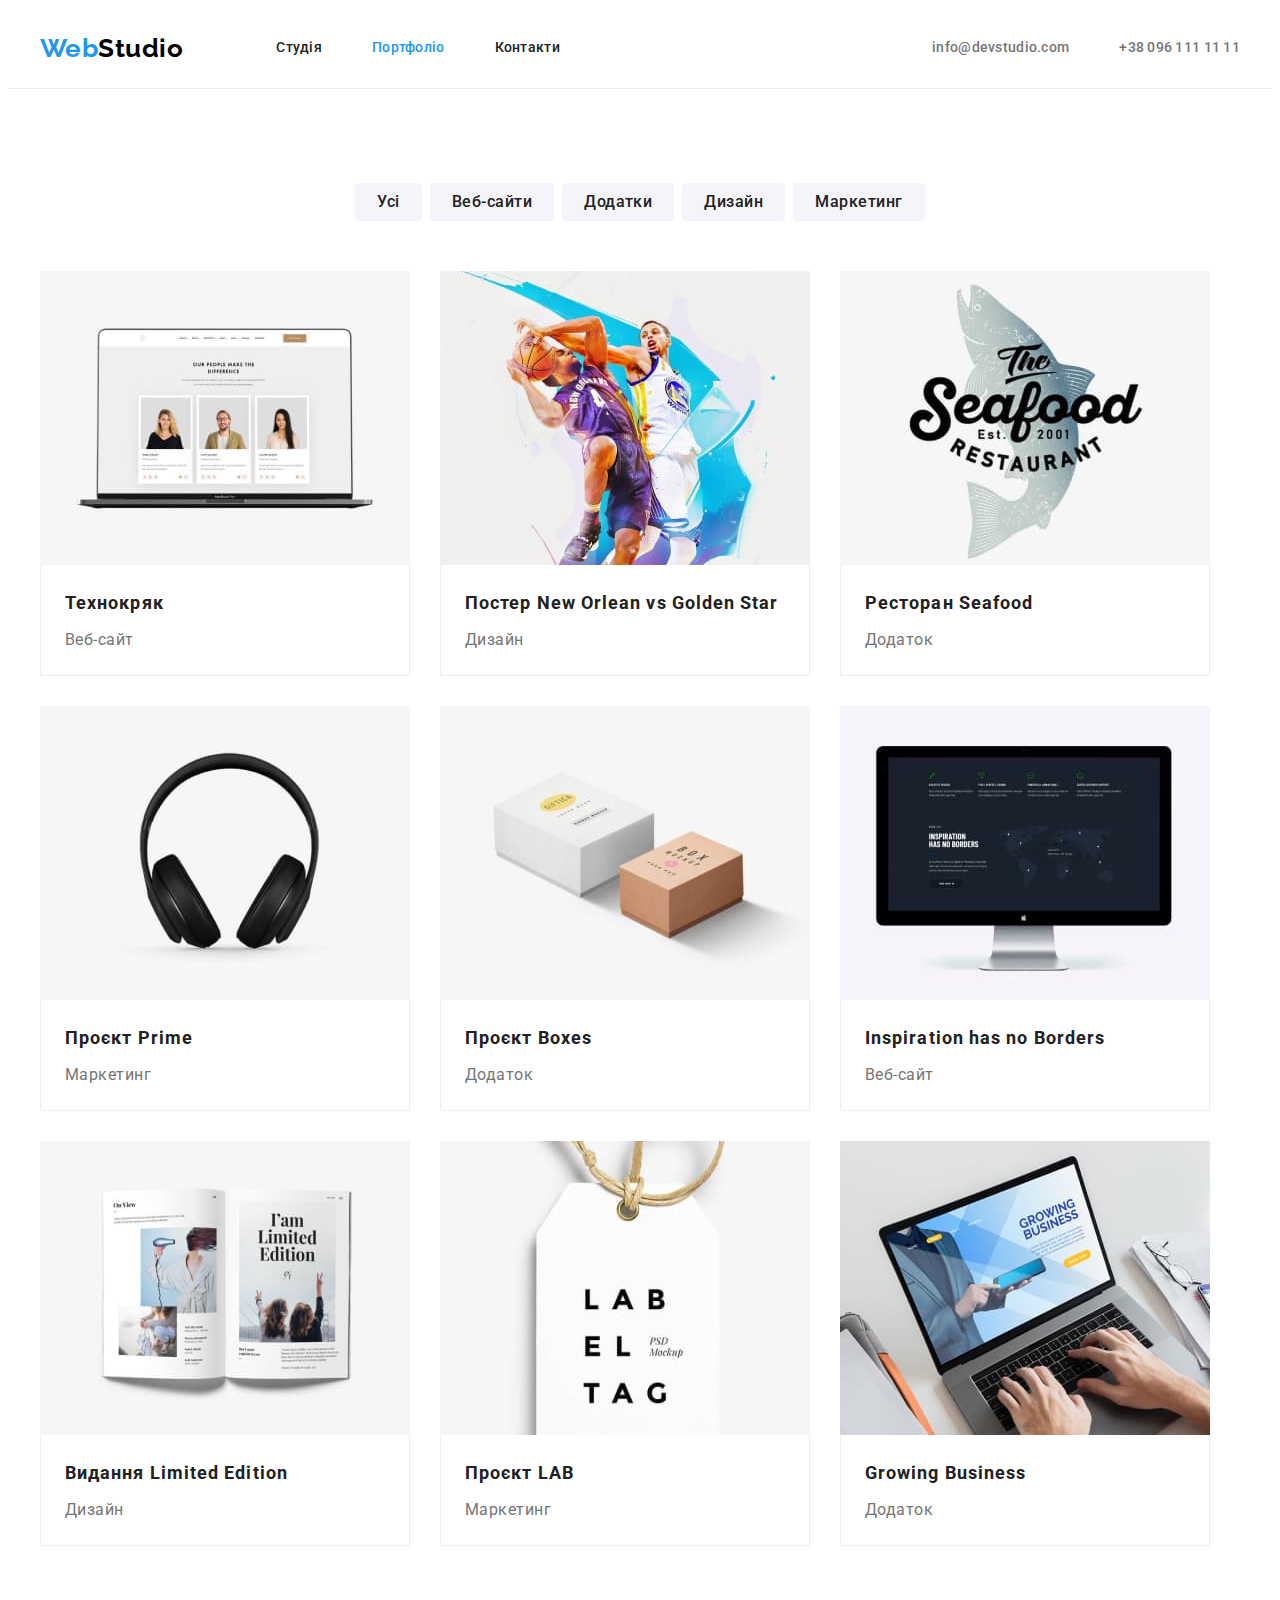
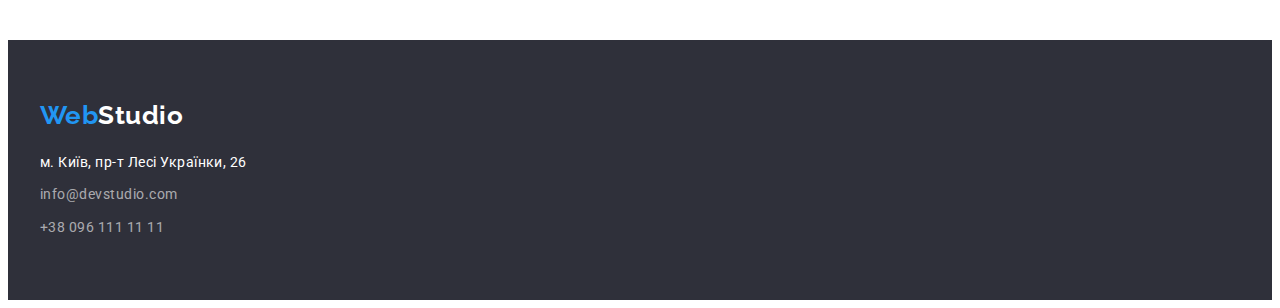
==== portfolio.html @ 68dad65c "clone" ====
<!DOCTYPE html>
<html lang="uk">
<head>
    <meta charset="UTF-8">
    <meta http-equiv="X-UA-Compatible" content="IE=edge">
    <meta name="viewport" content="width=device-width, initial-scale=1.0">
    <link rel="preconnect" href="https://fonts.googleapis.com">
    <link rel="preconnect" href="https://fonts.gstatic.com" crossorigin>
    <link href="https://fonts.googleapis.com/css2?family=Raleway:wght@700&family=Roboto:wght@400;500;700;900&display=swap"
        rel="stylesheet">
    <link rel="stylesheet" href="https://cdnjs.cloudflare.com/ajax/libs/modern-normalize/1.1.0/modern-normalize.min.css"
        integrity="sha512-wpPYUAdjBVSE4KJnH1VR1HeZfpl1ub8YT/NKx4PuQ5NmX2tKuGu6U/JRp5y+Y8XG2tV+wKQpNHVUX03MfMFn9Q=="
        crossorigin="anonymous" referrerpolicy="no-referrer" />
    <link rel="stylesheet" href="./css/styles.css">
    <title>Document</title>
</head>
<body class="page">
    <header>
        <div class="container main-nav">
            <a href="./" class="logo">Web<span class="logo-studio">Studio</span></a>
            <nav>
                <ul class="site-nav">
                    <li class="item"><a href="./index.html" class="link">Студія</a></li>
                    <li class="item"><a href="./portfolio.html" class="link current">Портфоліо</a></li>
                    <li class="item"><a href="#" class="link">Контакти</a></li>
                </ul>
            </nav>
            <ul class="header-address">
                <li class="item"><a href="mailto:info@devstudio.com">info@devstudio.com</a></li>
                <li class="item"><a href="tel:+380961111111">+38 096 111 11 11</a></li>
            </ul>
        </div>
    </header>
    <main>
        <section>
            <div class="container portfolio">
                <h1 class="visually-hidden">Портфоліо</h1>
                <ul class="portfolio-filter">
                    <li class="item"><button type="button" class="button filter">Усі</button></li>
                    <li class="item"><button type="button" class="button filter">Веб-сайти</button></li>
                    <li class="item"><button type="button" class="button filter">Додатки</button></li>
                    <li class="item"><button type="button" class="button filter">Дизайн</button></li>
                    <li class="item"><button type="button" class="button filter">Маркетинг</button></li>
                </ul>
                <ul class="portfolio-list">
                    <li class="item">
                        <img src="./images/project1.jpg" alt="технокряк" width="370" height="294">
                        <div class="portfolio-container">
                            <h2 class="portfolio-title">Технокряк</h2>
                            <p class="portfolio-text">Веб-сайт</p>
                        </div>
                    </li>
                    <li class="item">
                        <img src="./images/project2.jpg" alt="технокряк" width="370" height="294">
                        <div class="portfolio-container">
                            <h2 class="portfolio-title">Постер New Orlean vs Golden Star</h2>
                            <p class="portfolio-text">Дизайн</p>
                        </div>
                    </li>
                    <li class="item">
                        <img src="./images/project3.jpg" alt="ресторан" width="370" height="294">
                        <div class="portfolio-container">
                            <h2 class="portfolio-title">Ресторан Seafood</h2>
                            <p class="portfolio-text">Додаток</p>
                        </div>   
                    </li>
                    <li class="item">
                        <img src="./images/project4.jpg" alt="навушники" width="370" height="294">
                        <div class="portfolio-container">
                            <h2 class="portfolio-title">Проєкт Prime</h2>
                            <p class="portfolio-text">Маркетинг</p>
                        </div> 
                    </li>
                    <li class="item">
                        <img src="./images/project5.jpg" alt="коробки" width="370" height="294">
                        <div class="portfolio-container">
                            <h2 class="portfolio-title">Проєкт Boxes</h2>
                            <p class="portfolio-text">Додаток</p>
                        </div>
                    </li>
                    <li class="item">
                        <img src="./images/project6.jpg" alt="монітор" width="370" height="294">
                        <div class="portfolio-container">
                            <h2 class="portfolio-title">Inspiration has no Borders</h2>
                            <p class="portfolio-text">Веб-сайт</p>
                        </div>
                    </li>
                    <li class="item">
                        <img src="./images/project7.jpg" alt="книга" width="370" height="294">
                        <div class="portfolio-container">
                            <h2 class="portfolio-title">Видання Limited Edition</h2>
                            <p class="portfolio-text">Дизайн</p>
                        </div>
                    </li>
                    <li class="item">
                        <img src="./images/project8.jpg" alt="бірка" width="370" height="294">
                        <div class="portfolio-container">
                            <h2 class="portfolio-title">Проєкт LAB</h2>
                            <p class="portfolio-text">Маркетинг</p>
                        </div>
                    </li>
                    <li class="item">
                        <img src="./images/project9.jpg" alt="ноутбук" width="370" height="294">
                        <div class="portfolio-container">
                            <h2 class="portfolio-title">Growing Business</h2>
                            <p class="portfolio-text">Додаток</p>
                        </div>
                    </li>
                
                </ul>
            </div>
        </section>
    </main>
    <footer class="footer">
        <div class="container down">
            <a href="./" class="logo">Web<span class="logo-studio">Studio</span></a>
            <address class="footer-address-list">
                <ul class="address-list">
                    <li class="item">
                        <a href="https://goo.gl/maps/wuV2EevrMRy72PVt7" target="_blank" rel="noopener noreferrer nofollov"
                            class="footer-address">м. Київ, пр-т Лесі Українки, 26 </a>
                    </li>
                    <li class="item"><a href="mailto:info@devstudio.com" class="footer-contact">info@devstudio.com</a></li>
                    <li class="item"><a href="tel:+380961111111" class="footer-contact">+38 096 111 11 11</a></li>
                </ul>
            </address>
        </div>
    </footer>
</body>
</html>
---- css/styles.css ----
:root{
    --main-text-color: #757575;
    --title-text-color: #212121;
    --accent-color: #2196F3;
    --background-color: #FFFFFF;
    --footer-contact-text: #FFFFFF99;
    --button-fiter-background: #F5F4FA;
    --footer-background : #2F303A;
    --logo-black: #000000;
    --border-header: #ECECEC;
    --border-portfolio: #EEEEEE;
    --team-shadow: 0px 1px 3px rgba(0, 0, 0, 0.12), 0px 1px 1px rgba(0, 0, 0, 0.14), 0px 2px 1px rgba(0, 0, 0, 0.2);
}

.visually-hidden {
    position: absolute;
    white-space: nowrap;
    width: 1px;
    height: 1px;
    overflow: hidden;
    border: 0;
    padding: 0;
    clip: rect(0 0 0 0);
    clip-path: inset(50%);
    margin: -1px;
}


body {
    background: var(--background-color);
    color: var(--main-text-color);

    font-family: 'Roboto', sans-serif;
    letter-spacing: 0.03em;
}

a{
    text-decoration-line: none;
}

ul {
    list-style: none;
}

h1, h2, h3, h4, p , ul {
    margin-top: 0px;
    margin-bottom: 0px;
    padding-left: 0px;
}


.container {
    max-width: 1200px;
    margin: 0 auto;
    padding: 0 15px;
}

.section {
    padding-top: 94px;
    padding-bottom: 94px;
}

img {
    display: block;
    width: 100%;
    height: auto;
}

/** header */
header {
    border-bottom: 1px solid var(--border-header);
}

.main-nav {
    display: flex;
    align-items: center;
}

.logo {
    color: var(--accent-color);

    font-family: 'Raleway', sans-serif;
    font-weight: 700;
    font-size: 26px;
    line-height: 1.19;     
}

.logo-studio {
    color: var(--logo-black);
}

.site-nav {
    display: flex;
    margin-left: 93px;
}

.site-nav .item:not(:last-child) {
    margin-right: 50px;
}


.site-nav .link {
    display: block;
    color: var(--title-text-color);
    padding-top: 32px;
    padding-bottom: 32px;

    font-weight: 500;
    font-size: 14px;
    line-height: 1.14;
    letter-spacing: 0.02em;
}

.site-nav .link:hover, .site-nav a:focus {
    color: var(--accent-color);
}

.site-nav .link.current {
    color: var(--accent-color);
}

.header-address {
    display: flex;
    margin-left: auto;
}


.header-address .item:not(:last-child) {
    margin-right: 50px;
}

.header-address a {
    display: block;
    color: var(--main-text-color);
    padding-top: 32px;
    padding-bottom: 32px;

    font-weight: 500;
    font-size: 14px;
    line-height: 1.14;
    letter-spacing: 0.02em;
}

.header-address a:hover, .header-address a:focus {
color: var(--accent-color);
}


/**main */

/**hero */
.hero{
    text-align: center;
    background-color: var(--footer-background);

    padding: 200px 0;
}

.hero-title {
    color: var(--background-color);
    max-width: 696px;
    margin: 0 auto 30px;

    font-weight: 900;
    font-size: 44px;
    line-height: 1.36;
    letter-spacing: 0.06em;
}

/**button */

.button-hero {

}

.button {
    display: inline-block;
    color: var(--background-color);
    background-color: var(--accent-color);
    cursor: pointer;

    font-family: inherit;
    font-weight: 700;
    font-size: 16px;
    line-height: 1.87;
    letter-spacing: 0.06em;
    text-align: center;

    border: none;
    border-radius: 4px;
    padding: 10px 32px;
}

/**переваги */
.section.advantage {
    padding-bottom: 0px;
}

.section-benefits {
    display: flex;
    padding-bottom: 0px;
}

.section-benefits .item{
    width: 270px;
}

.section-benefits .item + .item {
    margin-left: 30px;
}

.section-caption {
    color: var(--title-text-color);

    font-size: 14px;
    line-height: 1.14;
    padding-bottom: 10px;
}

.section-text {

    font-size: 14px;
    line-height: 1.71;
}

/**section work */

.section-title {
    color: var(--title-text-color);
    text-align: center;

    font-size: 36px;
    line-height: 1.16;

    margin-bottom: 50px;
}

.section-work {
    display: flex;
}

.section-work .item + .item {
    margin-left: 30px;
}
/**список команди */
.section.team {
    background-color: var(--button-fiter-background);
}

.list-team {
    display: flex;
    text-align: center;
}

.list-team .item {
    width: 270px;
    margin-right: 30px;

    background: var(--background-color);

    box-shadow: var(--team-shadow);
    border-radius: 0px 0px 4px 4px;
}

.list-team .item:last-child {
    margin-right: 0px;
}


.section-subject {
    color: var(--title-text-color);
    margin-top: 30px;

    font-weight: 500;
    font-size: 16px;
    line-height: 1.18;
}

/**спеціальність команди */
.section-subtitle {
    margin-top: 10px;
    margin-bottom: 30px;

    font-size: 16px;
    line-height: 1.18;
}

/**footer */
.footer {
    padding: 60px 0;
    background: var(--footer-background);
}


.footer-address-list {
    margin-top: 20px;
}


.container.down > a > .logo-studio {
    color: var(--background-color);
}

.address-list .item+.item {
    margin-top: 9px;
}

.footer-address {
    color: var(--background-color);

    font-style: normal;
    font-size: 14px;
    line-height: 1.71;
}

.footer-contact {
    color: var(--footer-contact-text);

    font-style: normal;
    font-size: 14px;
    line-height: 1.71;
}

footer a:hover, footer a:focus {
    color: var(--accent-color);
}

/**ПОРТФОЛІО */
.container.portfolio {
    padding-top: 94px;
    padding-bottom: 94px;
}

.button.filter {
    color: var(--title-text-color);
    background-color: var(--button-fiter-background);

    font-weight: 500;
    line-height: 1.62;
    letter-spacing: 0.03em;

    padding: 6px 22px;
}


.button.filter:hover, .button.filter:focus {
    color: var(--background-color);
    background-color: var(--accent-color);
}

.portfolio-filter {
    display: flex;
    justify-content: center;

    margin-bottom: 50px;
}

.portfolio-filter .item+.item {
    margin-left: 8px;
}
 /**список послуг */

.portfolio-list {
    display: flex;
    flex-wrap: wrap;
    gap: 30px;
}

.portfolio-list .item {
    width: 370px;
}

.portfolio-list .item:nth-child(3n) {
    margin-right: 0px;
}

.portfolio-list .item:nth-last-child(-n +3) {
    margin-bottom: 0px;
}

.portfolio-title {
    color: var(--title-text-color);

    font-size: 18px;
    line-height: 2;
    letter-spacing: 0.06em;
}

.portfolio-container {
    border: 1px solid var(--border-portfolio);
    border-top: none;
    padding: 20px 24px;
}

.portfolio-text {
    margin-top: 4px;

    font-size: 16px;
    line-height: 1.87;
}
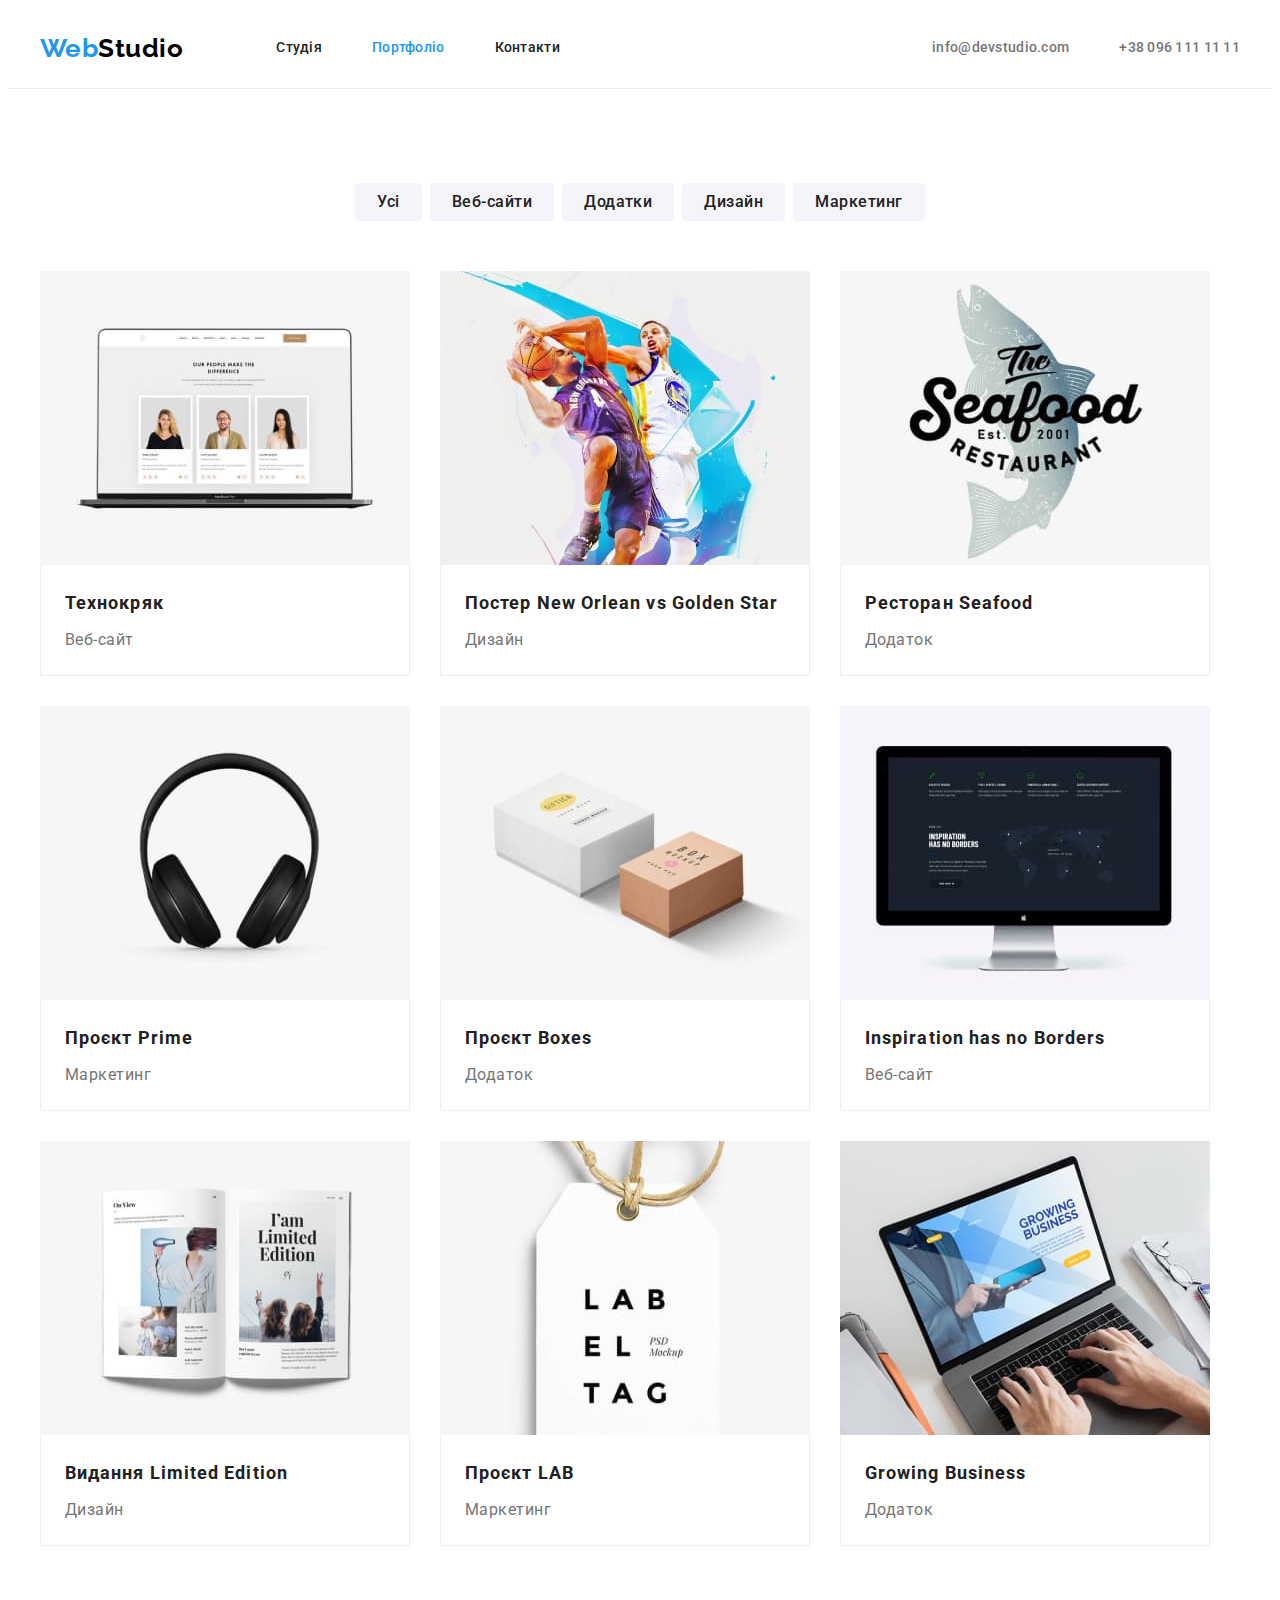
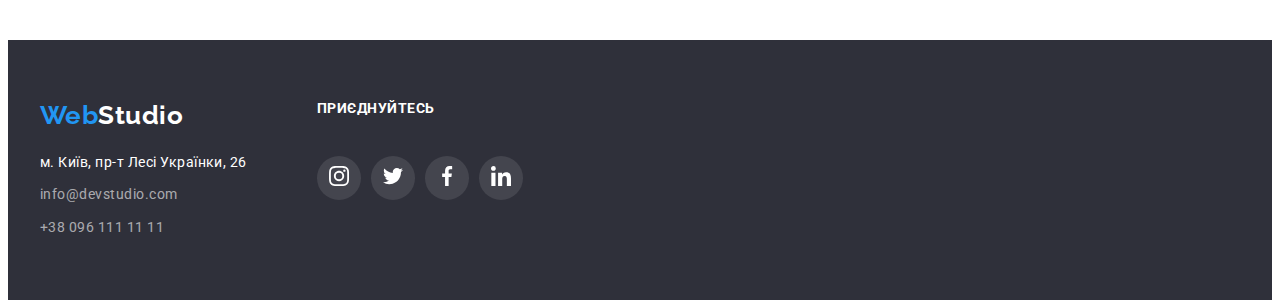
==== commit b3923e26: "fix1" ====
--- a/portfolio.html
+++ b/portfolio.html
@@ -113,17 +113,54 @@
     </main>
     <footer class="footer">
         <div class="container down">
-            <a href="./" class="logo">Web<span class="logo-studio">Studio</span></a>
-            <address class="footer-address-list">
-                <ul class="address-list">
-                    <li class="item">
-                        <a href="https://goo.gl/maps/wuV2EevrMRy72PVt7" target="_blank" rel="noopener noreferrer nofollov"
-                            class="footer-address">м. Київ, пр-т Лесі Українки, 26 </a>
+            <div class="tumb">
+                <a href="./" class="logo">Web<span class="logo-studio">Studio</span></a>
+                <address class="footer-address-list">
+                    <ul class="address-list">
+                        <li class="item">
+                            <a href="https://goo.gl/maps/wuV2EevrMRy72PVt7" target="_blank"
+                                rel="noopener noreferrer nofollov" class="footer-address">м. Київ, пр-т Лесі Українки, 26
+                            </a>
+                        </li>
+                        <li class="item"><a href="mailto:info@devstudio.com" class="footer-contact">info@devstudio.com</a>
+                        </li>
+                        <li class="item"><a href="tel:+380961111111" class="footer-contact">+38 096 111 11 11</a></li>
+                    </ul>
+                </address>
+            </div>
+            <div class="join">
+                <h2 class="join-title">ПРИЄДНУЙТЕСЬ</h2>
+                <ul class="footer-icon">
+                    <li class="footer-list">
+                        <a href="https://www.instagram.com/">
+                            <svg class="footer-social" width="20" height="20">
+                                <use href="./images/icon.svg#instagram"></use>
+                            </svg>
+                        </a>
                     </li>
-                    <li class="item"><a href="mailto:info@devstudio.com" class="footer-contact">info@devstudio.com</a></li>
-                    <li class="item"><a href="tel:+380961111111" class="footer-contact">+38 096 111 11 11</a></li>
+                    <li class="footer-list">
+                        <a href="https://twitter.com/">
+                            <svg class="footer-social" width="20" height="20">
+                                <use href="./images/icon.svg#twitter"></use>
+                            </svg>
+                        </a>
+                    </li>
+                    <li class="footer-list">
+                        <a href="https://www.facebook.com/">
+                            <svg class="footer-social" width="20" height="20">
+                                <use href="./images/icon.svg#facebook"></use>
+                            </svg>
+                        </a>
+                    </li>
+                    <li class="footer-list">
+                        <a href="https://www.linkedin.com/">
+                            <svg class="footer-social" width="20" height="20">
+                                <use href="./images/icon.svg#linkedin"></use>
+                            </svg>
+                        </a>
+                    </li>
                 </ul>
-            </address>
+            </div>
         </div>
     </footer>
 </body>
--- a/css/styles.css
+++ b/css/styles.css
@@ -10,6 +10,15 @@
     --border-header: #ECECEC;
     --border-portfolio: #EEEEEE;
     --team-shadow: 0px 1px 3px rgba(0, 0, 0, 0.12), 0px 1px 1px rgba(0, 0, 0, 0.14), 0px 2px 1px rgba(0, 0, 0, 0.2);
+    --hero-dark: rgba(47, 48, 58, 0.4);
+    --social-icon-grey: #AFB1B8;
+    --portfolio-filter-shadow:0px 3px 1px rgba(0, 0, 0, 0.1),
+        0px 1px 2px rgba(0, 0, 0, 0.08),
+        0px 2px 2px rgba(0, 0, 0, 0.12);
+    --portfolio-filter-cardshadow:0px 1px 1px rgba(0, 0, 0, 0.12),
+        0px 4px 4px rgba(0, 0, 0, 0.06),
+        1px 4px 6px rgba(0, 0, 0, 0.16);
+    --footer-icon:rgba(255, 255, 255, 0.1);
 }
 
 .visually-hidden {
@@ -122,15 +131,26 @@
 .header-address {
     display: flex;
     margin-left: auto;
-}
-
+    align-items: center;
+}
+
+.icon-address {
+    vertical-align: middle;
+    margin-right: 10px;
+    fill: var(--main-text-color);
+    cursor: pointer;
+}
+
+.header-address a:hover .icon-address, .header-address a:focus .icon-address {
+    fill: var(--accent-color);
+}
 
 .header-address .item:not(:last-child) {
     margin-right: 50px;
 }
 
 .header-address a {
-    display: block;
+    display: inline-block;
     color: var(--main-text-color);
     padding-top: 32px;
     padding-bottom: 32px;
@@ -151,7 +171,15 @@
 /**hero */
 .hero{
     text-align: center;
+    background-image: linear-gradient( var(--hero-dark), var(--hero-dark) ),
+        url(../images/bg-hero.jpg);
     background-color: var(--footer-background);
+    background-position: center;
+
+    max-width: 1600px;
+    height: 600px;
+    margin-left: auto;
+    margin-right: auto;
 
     padding: 200px 0;
 }
@@ -169,9 +197,7 @@
 
 /**button */
 
-.button-hero {
-
-}
+
 
 .button {
     display: inline-block;
@@ -198,8 +224,21 @@
 
 .section-benefits {
     display: flex;
-    padding-bottom: 0px;
-}
+}
+
+.icon-benefits {
+    display: inline-flex;
+    align-items: center;
+    justify-content: center;
+    background-color: var(--button-fiter-background);
+    border-radius: 4px;
+
+    height: 120px;
+    width: 270px;
+
+    margin-bottom: 30px;
+}
+
 
 .section-benefits .item{
     width: 270px;
@@ -248,8 +287,41 @@
 }
 
 .list-team {
-    display: flex;
+    display:flex;
     text-align: center;
+}
+
+.team-icon {
+    display: flex;
+    align-items: center;
+    justify-content: center;
+    margin-bottom: 30px;
+}
+
+.icon-social {
+    fill: var(--social-icon-grey);
+}
+
+.icon-list:hover .icon-social{
+    fill: var(--background-color);
+}
+
+.icon-list {
+    display:flex;
+    width: 44px;
+    height: 44px;
+    border-radius: 50%;
+
+    align-items: center;
+    justify-content: center;
+}
+
+.team-icon :hover, .team-icon :focus{
+    background-color: var(--accent-color);
+}
+
+.team-icon .icon-list+.icon-list {
+    margin-left: 10px;
 }
 
 .list-team .item {
@@ -279,10 +351,49 @@
 /**спеціальність команди */
 .section-subtitle {
     margin-top: 10px;
-    margin-bottom: 30px;
+    margin-bottom: 16px;
 
     font-size: 16px;
     line-height: 1.18;
+}
+
+/**clients */
+.clients-list {
+    display: flex;
+    font-size: 0;
+}
+
+.client-icon {
+fill: var(--social-icon-grey);
+}
+
+.clients-list-icon {
+    display: flex;
+    align-items: center;
+    justify-content: center;
+
+    width: 170px;
+    height: 92px;
+    
+    border: 1px solid var(--social-icon-grey);
+    border-radius: 4px;
+}
+
+.clients-list .clients-list-icon+.clients-list-icon {
+    margin-left: 29px;
+}
+
+.clients {
+    padding: 94px;
+}
+
+.clients-list-icon:hover {
+    border:1px solid var(--accent-color);
+    cursor: pointer;
+}
+
+.clients-list-icon:hover .client-icon{
+    fill: var(--accent-color);
 }
 
 /**footer */
@@ -291,13 +402,16 @@
     background: var(--footer-background);
 }
 
+.container.down {
+    display: flex;
+}
 
 .footer-address-list {
     margin-top: 20px;
 }
 
 
-.container.down > a > .logo-studio {
+.tumb> a > .logo-studio {
     color: var(--background-color);
 }
 
@@ -323,6 +437,52 @@
 
 footer a:hover, footer a:focus {
     color: var(--accent-color);
+}
+
+/**JOIN IN */
+.join {
+    display: flex;
+    flex-wrap: wrap;
+    width: 206px;
+    margin-left: 70px;
+}
+
+.join-title {
+    display: flex;
+
+}
+
+.join-title{
+    color: var(--background-color);
+
+    font-size: 14px;
+}
+.footer-icon {
+    display: flex;
+}
+
+.footer-social {
+    fill: var(--background-color);
+}
+
+.footer-list {
+    display: flex;
+    width: 44px;
+    height: 44px;
+    border-radius: 50%;
+    background-color: var(--footer-icon);
+
+    align-items: center;
+    justify-content: center;
+}
+
+.footer-icon :hover,
+.footer-icon :focus {
+    background-color: var(--accent-color);
+}
+
+.footer-icon .footer-list+.footer-list {
+    margin-left: 10px;
 }
 
 /**ПОРТФОЛІО */
@@ -346,6 +506,7 @@
 .button.filter:hover, .button.filter:focus {
     color: var(--background-color);
     background-color: var(--accent-color);
+    box-shadow: var(--portfolio-filter-shadow);
 }
 
 .portfolio-filter {
@@ -368,6 +529,10 @@
 
 .portfolio-list .item {
     width: 370px;
+}
+
+.portfolio-list .item:hover{
+    box-shadow: var(--portfolio-filter-cardshadow);
 }
 
 .portfolio-list .item:nth-child(3n) {
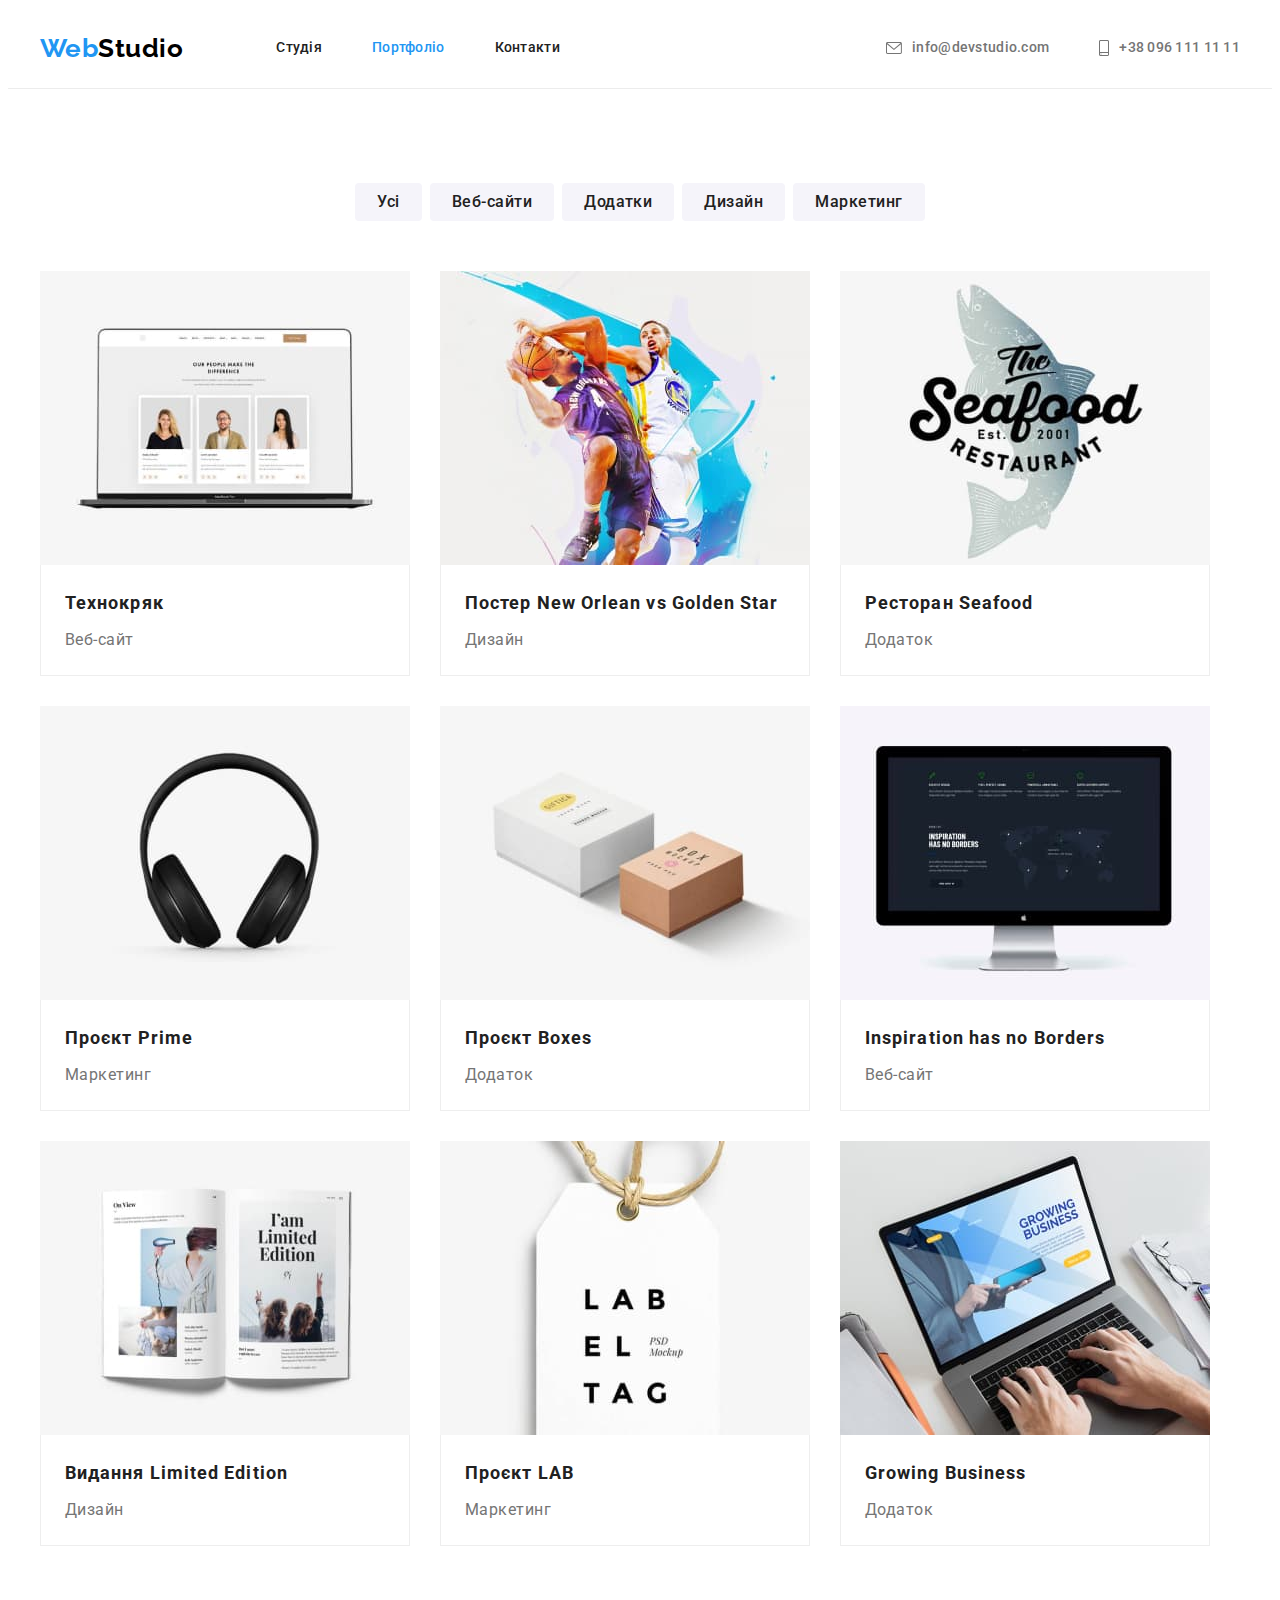
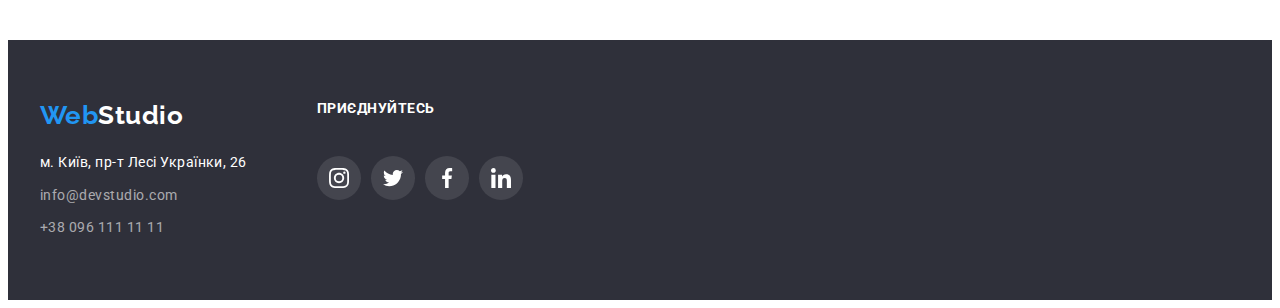
==== commit 519158bf: "fix2" ====
--- a/portfolio.html
+++ b/portfolio.html
@@ -20,14 +20,25 @@
             <a href="./" class="logo">Web<span class="logo-studio">Studio</span></a>
             <nav>
                 <ul class="site-nav">
-                    <li class="item"><a href="./index.html" class="link">Студія</a></li>
+                    <li class="item"><a href="./index.html" class="link">Студія</a>
+                    </li>
                     <li class="item"><a href="./portfolio.html" class="link current">Портфоліо</a></li>
                     <li class="item"><a href="#" class="link">Контакти</a></li>
                 </ul>
             </nav>
             <ul class="header-address">
-                <li class="item"><a href="mailto:info@devstudio.com">info@devstudio.com</a></li>
-                <li class="item"><a href="tel:+380961111111">+38 096 111 11 11</a></li>
+                <li class="item">
+                    <a href="mailto:info@devstudio.com">
+                        <svg class="icon-address" width="16px" height="12px">
+                            <use href="./images/icon.svg#mail"></use>
+                        </svg>info@devstudio.com</a>
+                </li>
+                <li class="item">
+                    <a href="tel:+380961111111">
+                        <svg class="icon-address" width="10px" height="16px">
+                            <use href="./images/icon.svg#tel"></use>
+                        </svg>+38 096 111 11 11</a>
+                </li>
             </ul>
         </div>
     </header>
--- a/css/styles.css
+++ b/css/styles.css
@@ -131,7 +131,6 @@
 .header-address {
     display: flex;
     margin-left: auto;
-    align-items: center;
 }
 
 .icon-address {
@@ -150,7 +149,10 @@
 }
 
 .header-address a {
-    display: inline-block;
+    display: flex;
+    justify-content: center;
+    align-items: center;
+
     color: var(--main-text-color);
     padding-top: 32px;
     padding-bottom: 32px;
@@ -160,6 +162,7 @@
     line-height: 1.14;
     letter-spacing: 0.02em;
 }
+
 
 .header-address a:hover, .header-address a:focus {
 color: var(--accent-color);
@@ -316,6 +319,15 @@
     justify-content: center;
 }
 
+.icon-list a {
+    width: 100%;
+    height: 100%;
+    display: flex;
+    align-items: center;
+    justify-content: center;
+    border-radius: 50%;
+}
+
 .team-icon :hover, .team-icon :focus{
     background-color: var(--accent-color);
 }
@@ -476,6 +488,15 @@
     justify-content: center;
 }
 
+.footer-list a {
+    width: 100%;
+    height: 100%;
+    display: flex;
+    align-items: center;
+    justify-content: center;
+    border-radius: 50%;
+}
+
 .footer-icon :hover,
 .footer-icon :focus {
     background-color: var(--accent-color);
